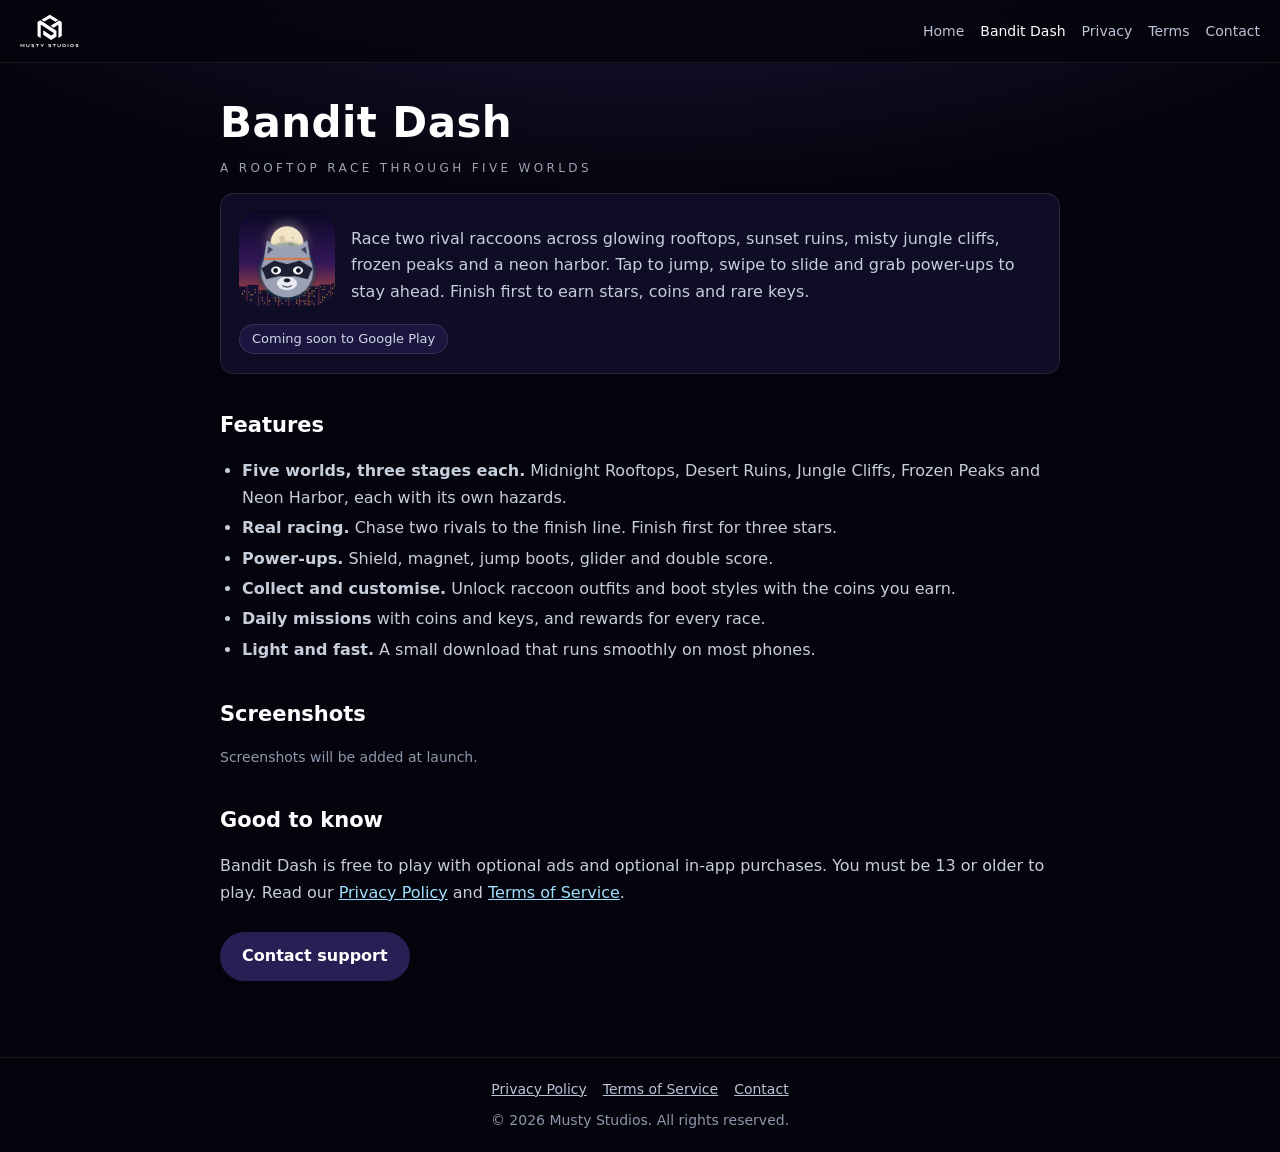
==== bandit-dash.html @ a991d6f4 "Add files via upload" ====
<!doctype html>
<html lang="en"><head><meta charset="utf-8"><meta name="viewport" content="width=device-width,initial-scale=1">
<title>Bandit Dash | Musty Studios</title><meta name="description" content="Bandit Dash is a fast rooftop racing game. Sprint, slide and glide through five worlds against rival raccoons.">
<meta property="og:title" content="Bandit Dash | Musty Studios"><meta property="og:description" content="Bandit Dash is a fast rooftop racing game. Sprint, slide and glide through five worlds against rival raccoons."><meta property="og:type" content="website">
<link rel="icon" href="bandit-icon.png"><link rel="stylesheet" href="style.css"></head>
<body><header><a class="brand" href="index.html"><img src="musty-studios-logo.svg" alt="Musty Studios logo"></a><nav><a href="index.html">Home</a><a href="bandit-dash.html" class=on>Bandit Dash</a><a href="privacy.html">Privacy</a><a href="terms.html">Terms</a><a href="contact.html">Contact</a></nav></header>
<main>
<h1>Bandit Dash</h1><p class="tag">A rooftop race through five worlds</p>
<div class="box"><img src="bandit-icon.png" alt="Bandit Dash icon" style="width:96px;height:96px;border-radius:22px;float:left;margin:0 16px 6px 0"><p>Race two rival raccoons across glowing rooftops, sunset ruins, misty jungle cliffs, frozen peaks and a neon harbor. Tap to jump, swipe to slide and grab power-ups to stay ahead. Finish first to earn stars, coins and rare keys.</p><span class="pill">Coming soon to Google Play</span><div style="clear:both"></div></div>
<h2>Features</h2><ul>
<li><b>Five worlds, three stages each.</b> Midnight Rooftops, Desert Ruins, Jungle Cliffs, Frozen Peaks and Neon Harbor, each with its own hazards.</li>
<li><b>Real racing.</b> Chase two rivals to the finish line. Finish first for three stars.</li>
<li><b>Power-ups.</b> Shield, magnet, jump boots, glider and double score.</li>
<li><b>Collect and customise.</b> Unlock raccoon outfits and boot styles with the coins you earn.</li>
<li><b>Daily missions</b> with coins and keys, and rewards for every race.</li>
<li><b>Light and fast.</b> A small download that runs smoothly on most phones.</li></ul>
<h2>Screenshots</h2><p class="muted">Screenshots will be added at launch.</p>
<h2>Good to know</h2><p>Bandit Dash is free to play with optional ads and optional in-app purchases. You must be 13 or older to play. Read our <a href="privacy.html">Privacy Policy</a> and <a href="terms.html">Terms of Service</a>.</p>
<p><a class="btn alt" href="contact.html">Contact support</a></p></main>
<footer><a href="privacy.html">Privacy Policy</a><a href="terms.html">Terms of Service</a><a href="contact.html">Contact</a><div style="margin-top:8px">&copy; 2026 Musty Studios. All rights reserved.</div></footer></body></html>
---- style.css ----
*{box-sizing:border-box}html{scroll-behavior:smooth}
body{margin:0;font:16px/1.65 system-ui,-apple-system,"Segoe UI",Roboto,sans-serif;color:#dfe4ee;background:#05040c;background-image:radial-gradient(1200px 500px at 50% -150px,#241a4a 0,#05040c 70%);min-height:100vh;display:flex;flex-direction:column}
a{color:#9fe0ff}a:hover{color:#fff}
header{display:flex;align-items:center;justify-content:space-between;gap:12px;padding:14px 20px;border-bottom:1px solid rgba(255,255,255,.08);position:sticky;top:0;background:rgba(5,4,12,.88);backdrop-filter:blur(8px);z-index:5}
.brand{display:flex;align-items:center;gap:10px;color:#fff;text-decoration:none;font-weight:800;letter-spacing:.14em;font-size:13px}
.brand img{height:34px;width:auto}
nav a{color:#b9c2d6;text-decoration:none;margin-left:16px;font-size:14px}nav a:hover,nav a.on{color:#fff}
main{flex:1;width:100%;max-width:880px;margin:0 auto;padding:36px 20px 60px}
h1{font-size:clamp(28px,5vw,42px);line-height:1.15;margin:0 0 8px;color:#fff;letter-spacing:.01em}
h2{font-size:21px;margin:34px 0 8px;color:#fff}h3{font-size:17px;margin:22px 0 4px;color:#e8ecf5}
p,li{color:#c6cddc}ul{padding-left:22px}li{margin:4px 0}
.muted{color:#8d97ad;font-size:14px}
.hero{text-align:center;padding:30px 0 10px}.hero img{width:min(380px,80%);height:auto;margin-bottom:10px}
.tag{letter-spacing:.28em;text-transform:uppercase;font-size:12px;color:#9aa3b5}
.cards{display:grid;grid-template-columns:repeat(auto-fit,minmax(260px,1fr));gap:18px;margin-top:18px}
.card{background:linear-gradient(160deg,#171234,#0d0a22);border:1px solid rgba(255,255,255,.1);border-radius:18px;padding:20px}
.card img.icon{width:84px;height:84px;border-radius:20px;float:left;margin:0 14px 6px 0}
.btn{display:inline-block;background:linear-gradient(#ff8a3c,#ff5a1f);color:#fff;text-decoration:none;font-weight:800;padding:11px 22px;border-radius:999px;margin-top:10px}
.btn.alt{background:#2a1f55}
.pill{display:inline-block;background:#1c1540;border:1px solid rgba(255,255,255,.12);border-radius:999px;padding:3px 12px;font-size:13px;margin:3px 4px 3px 0;color:#cfd6e6}
.box{background:#0f0c26;border:1px solid rgba(255,255,255,.1);border-radius:14px;padding:16px 18px;margin:14px 0}
footer{border-top:1px solid rgba(255,255,255,.08);padding:20px;text-align:center;font-size:14px;color:#8d97ad}footer a{margin:0 8px;color:#b9c2d6}
@media(max-width:560px){nav a{margin-left:10px;font-size:13px}.brand span{display:none}}
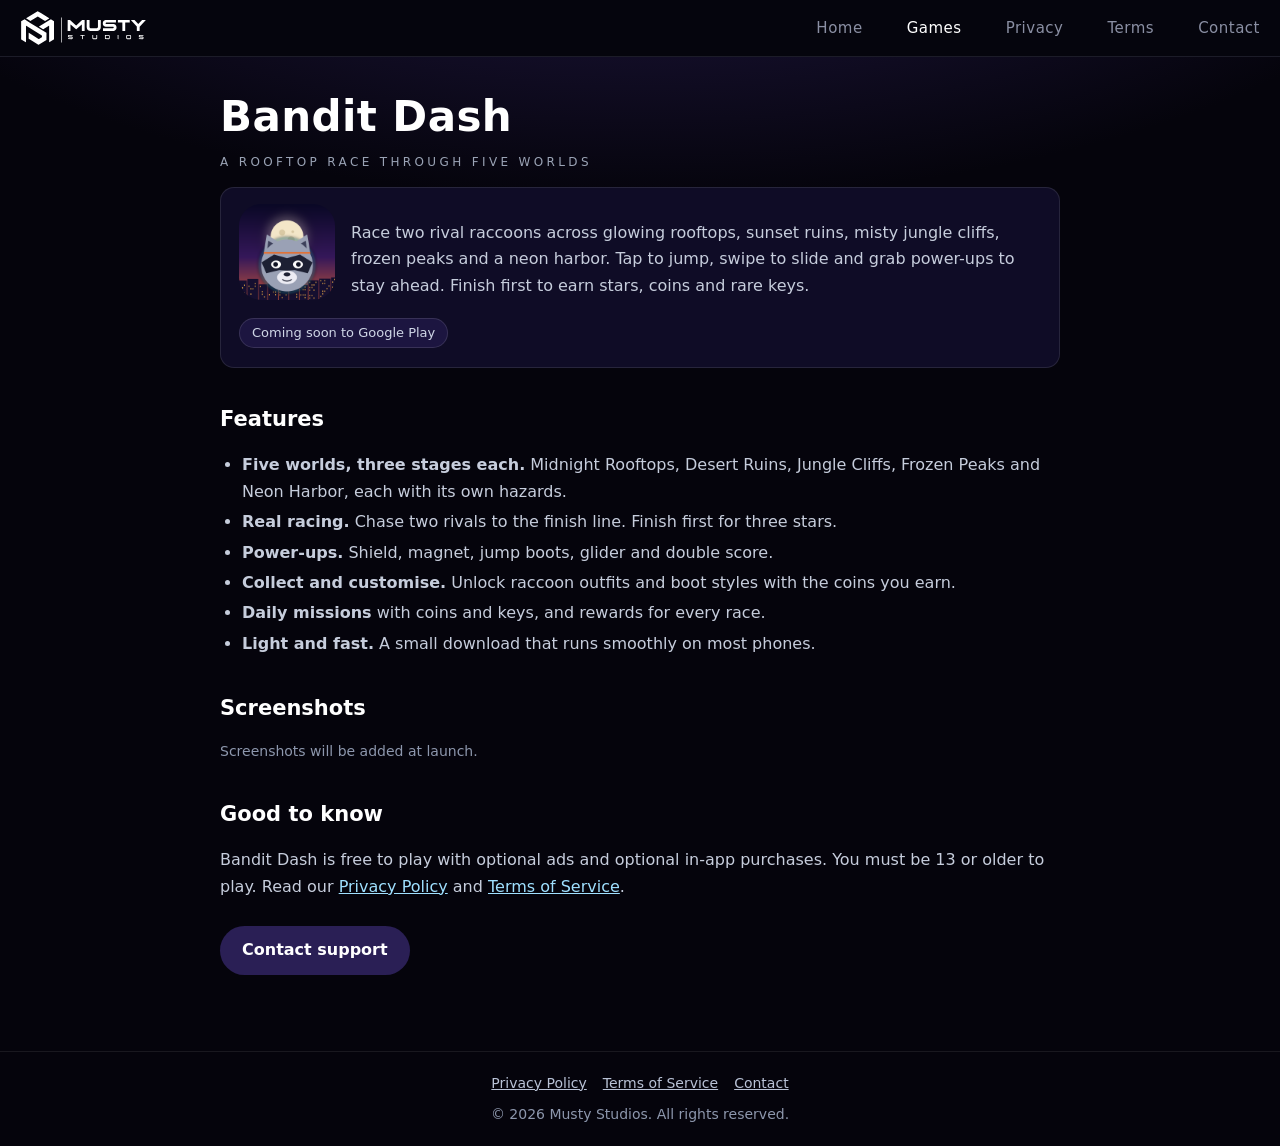
==== commit 965a9f00: "Add files via upload" ====
--- a/bandit-dash.html
+++ b/bandit-dash.html
@@ -2,8 +2,24 @@
 <html lang="en"><head><meta charset="utf-8"><meta name="viewport" content="width=device-width,initial-scale=1">
 <title>Bandit Dash | Musty Studios</title><meta name="description" content="Bandit Dash is a fast rooftop racing game. Sprint, slide and glide through five worlds against rival raccoons.">
 <meta property="og:title" content="Bandit Dash | Musty Studios"><meta property="og:description" content="Bandit Dash is a fast rooftop racing game. Sprint, slide and glide through five worlds against rival raccoons."><meta property="og:type" content="website">
-<link rel="icon" href="bandit-icon.png"><link rel="stylesheet" href="style.css"></head>
-<body><header><a class="brand" href="index.html"><img src="musty-studios-logo.svg" alt="Musty Studios logo"></a><nav><a href="index.html">Home</a><a href="bandit-dash.html" class=on>Bandit Dash</a><a href="privacy.html">Privacy</a><a href="terms.html">Terms</a><a href="contact.html">Contact</a></nav></header>
+<link rel="icon" href="bandit-icon.png"><link rel="stylesheet" href="style.css"><style>
+/* Header redesign (overrides style.css) */
+header{position:sticky;top:0;z-index:10;display:flex;align-items:center;justify-content:space-between;flex-wrap:nowrap;padding:10px 20px;background:#05050d;border-bottom:1px solid #1c1c28}
+header .brand img{height:36px;width:auto;display:block}
+header nav{display:flex;gap:28px}
+header nav a{color:#8a8fa3;text-decoration:none;font-size:15px;letter-spacing:.5px;transition:color .2s}
+header nav a:hover,header nav a.on{color:#fff}
+.menu-btn{display:none;background:none;border:0;color:#fff;font-size:26px;cursor:pointer}
+@media(max-width:640px){
+  .menu-btn{display:block}
+  header nav{display:none;position:absolute;top:100%;left:0;right:0;flex-direction:column;gap:0;background:#0a0a14;border-bottom:1px solid #1c1c28}
+  header nav.open{display:flex}
+  header nav a{padding:16px 20px;border-top:1px solid #1c1c28;font-size:16px}
+}
+.hero img{width:min(440px,80vw);height:auto}
+</style>
+</head>
+<body><header><a class="brand" href="index.html"><img src="musty-studios-logo.svg" alt="Musty Studios logo"></a><button class="menu-btn" aria-label="Menu" aria-expanded="false">&#9776;</button><nav><a href="index.html">Home</a><a href="games.html" class="on">Games</a><a href="privacy.html">Privacy</a><a href="terms.html">Terms</a><a href="contact.html">Contact</a></nav></header>
 <main>
 <h1>Bandit Dash</h1><p class="tag">A rooftop race through five worlds</p>
 <div class="box"><img src="bandit-icon.png" alt="Bandit Dash icon" style="width:96px;height:96px;border-radius:22px;float:left;margin:0 16px 6px 0"><p>Race two rival raccoons across glowing rooftops, sunset ruins, misty jungle cliffs, frozen peaks and a neon harbor. Tap to jump, swipe to slide and grab power-ups to stay ahead. Finish first to earn stars, coins and rare keys.</p><span class="pill">Coming soon to Google Play</span><div style="clear:both"></div></div>
@@ -17,4 +33,8 @@
 <h2>Screenshots</h2><p class="muted">Screenshots will be added at launch.</p>
 <h2>Good to know</h2><p>Bandit Dash is free to play with optional ads and optional in-app purchases. You must be 13 or older to play. Read our <a href="privacy.html">Privacy Policy</a> and <a href="terms.html">Terms of Service</a>.</p>
 <p><a class="btn alt" href="contact.html">Contact support</a></p></main>
-<footer><a href="privacy.html">Privacy Policy</a><a href="terms.html">Terms of Service</a><a href="contact.html">Contact</a><div style="margin-top:8px">&copy; 2026 Musty Studios. All rights reserved.</div></footer></body></html>+<footer><a href="privacy.html">Privacy Policy</a><a href="terms.html">Terms of Service</a><a href="contact.html">Contact</a><div style="margin-top:8px">&copy; 2026 Musty Studios. All rights reserved.</div></footer><script>
+const b=document.querySelector('.menu-btn'),n=document.querySelector('header nav');
+b.onclick=()=>{const o=n.classList.toggle('open');b.setAttribute('aria-expanded',o);b.innerHTML=o?'&#10005;':'&#9776;'};
+</script>
+</body></html>
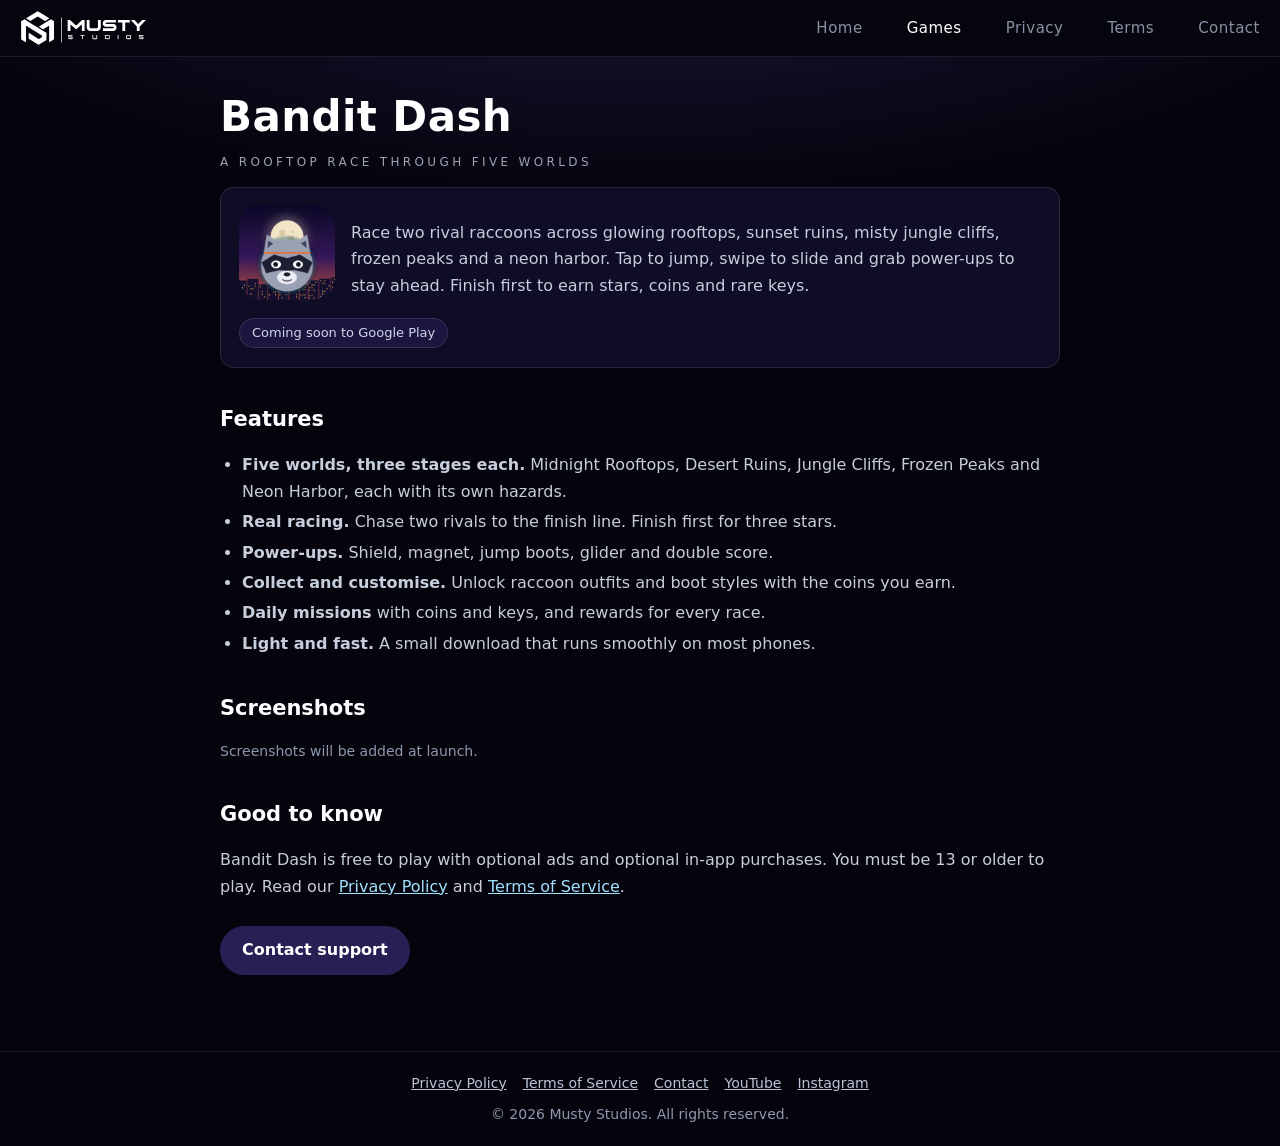
==== commit 231c25a0: "Add files via upload" ====
--- a/bandit-dash.html
+++ b/bandit-dash.html
@@ -18,6 +18,18 @@
 }
 .hero img{width:min(440px,80vw);height:auto}
 </style>
+<link rel="canonical" href="https://mustythecreator.github.io/bandit-dash.html">
+<meta name="robots" content="index,follow,max-image-preview:large">
+<meta name="theme-color" content="#05050d">
+<meta property="og:url" content="https://mustythecreator.github.io/bandit-dash.html">
+<meta property="og:site_name" content="Musty Studios">
+<meta property="og:image" content="https://mustythecreator.github.io/og-image.png">
+<meta property="og:image:width" content="1200"><meta property="og:image:height" content="630">
+<meta name="twitter:card" content="summary_large_image">
+<meta name="twitter:title" content="Bandit Dash | Musty Studios">
+<meta name="twitter:description" content="Bandit Dash is a fast rooftop racing game. Sprint, slide and glide through five worlds against rival raccoons.">
+<meta name="twitter:image" content="https://mustythecreator.github.io/og-image.png">
+<script type="application/ld+json">{"@context":"https://schema.org","@type":"VideoGame","name":"Bandit Dash","url":"https://mustythecreator.github.io/bandit-dash.html","image":"https://mustythecreator.github.io/bandit-icon.png","description":"Bandit Dash is a fast rooftop racing game. Sprint, slide and glide through five worlds against rival raccoons.","genre":"Racing","gamePlatform":"Android","applicationCategory":"Game","publisher":{"@type":"Organization","name":"Musty Studios","url":"https://mustythecreator.github.io/"}}</script>
 </head>
 <body><header><a class="brand" href="index.html"><img src="musty-studios-logo.svg" alt="Musty Studios logo"></a><button class="menu-btn" aria-label="Menu" aria-expanded="false">&#9776;</button><nav><a href="index.html">Home</a><a href="games.html" class="on">Games</a><a href="privacy.html">Privacy</a><a href="terms.html">Terms</a><a href="contact.html">Contact</a></nav></header>
 <main>
@@ -33,7 +45,7 @@
 <h2>Screenshots</h2><p class="muted">Screenshots will be added at launch.</p>
 <h2>Good to know</h2><p>Bandit Dash is free to play with optional ads and optional in-app purchases. You must be 13 or older to play. Read our <a href="privacy.html">Privacy Policy</a> and <a href="terms.html">Terms of Service</a>.</p>
 <p><a class="btn alt" href="contact.html">Contact support</a></p></main>
-<footer><a href="privacy.html">Privacy Policy</a><a href="terms.html">Terms of Service</a><a href="contact.html">Contact</a><div style="margin-top:8px">&copy; 2026 Musty Studios. All rights reserved.</div></footer><script>
+<footer><a href="privacy.html">Privacy Policy</a><a href="terms.html">Terms of Service</a><a href="contact.html">Contact</a><a href="https://www.youtube.com/@musty.studios" target="_blank" rel="noopener me">YouTube</a><a href="https://www.instagram.com/musty.studios" target="_blank" rel="noopener me">Instagram</a><div style="margin-top:8px">&copy; 2026 Musty Studios. All rights reserved.</div></footer><script>
 const b=document.querySelector('.menu-btn'),n=document.querySelector('header nav');
 b.onclick=()=>{const o=n.classList.toggle('open');b.setAttribute('aria-expanded',o);b.innerHTML=o?'&#10005;':'&#9776;'};
 </script>
